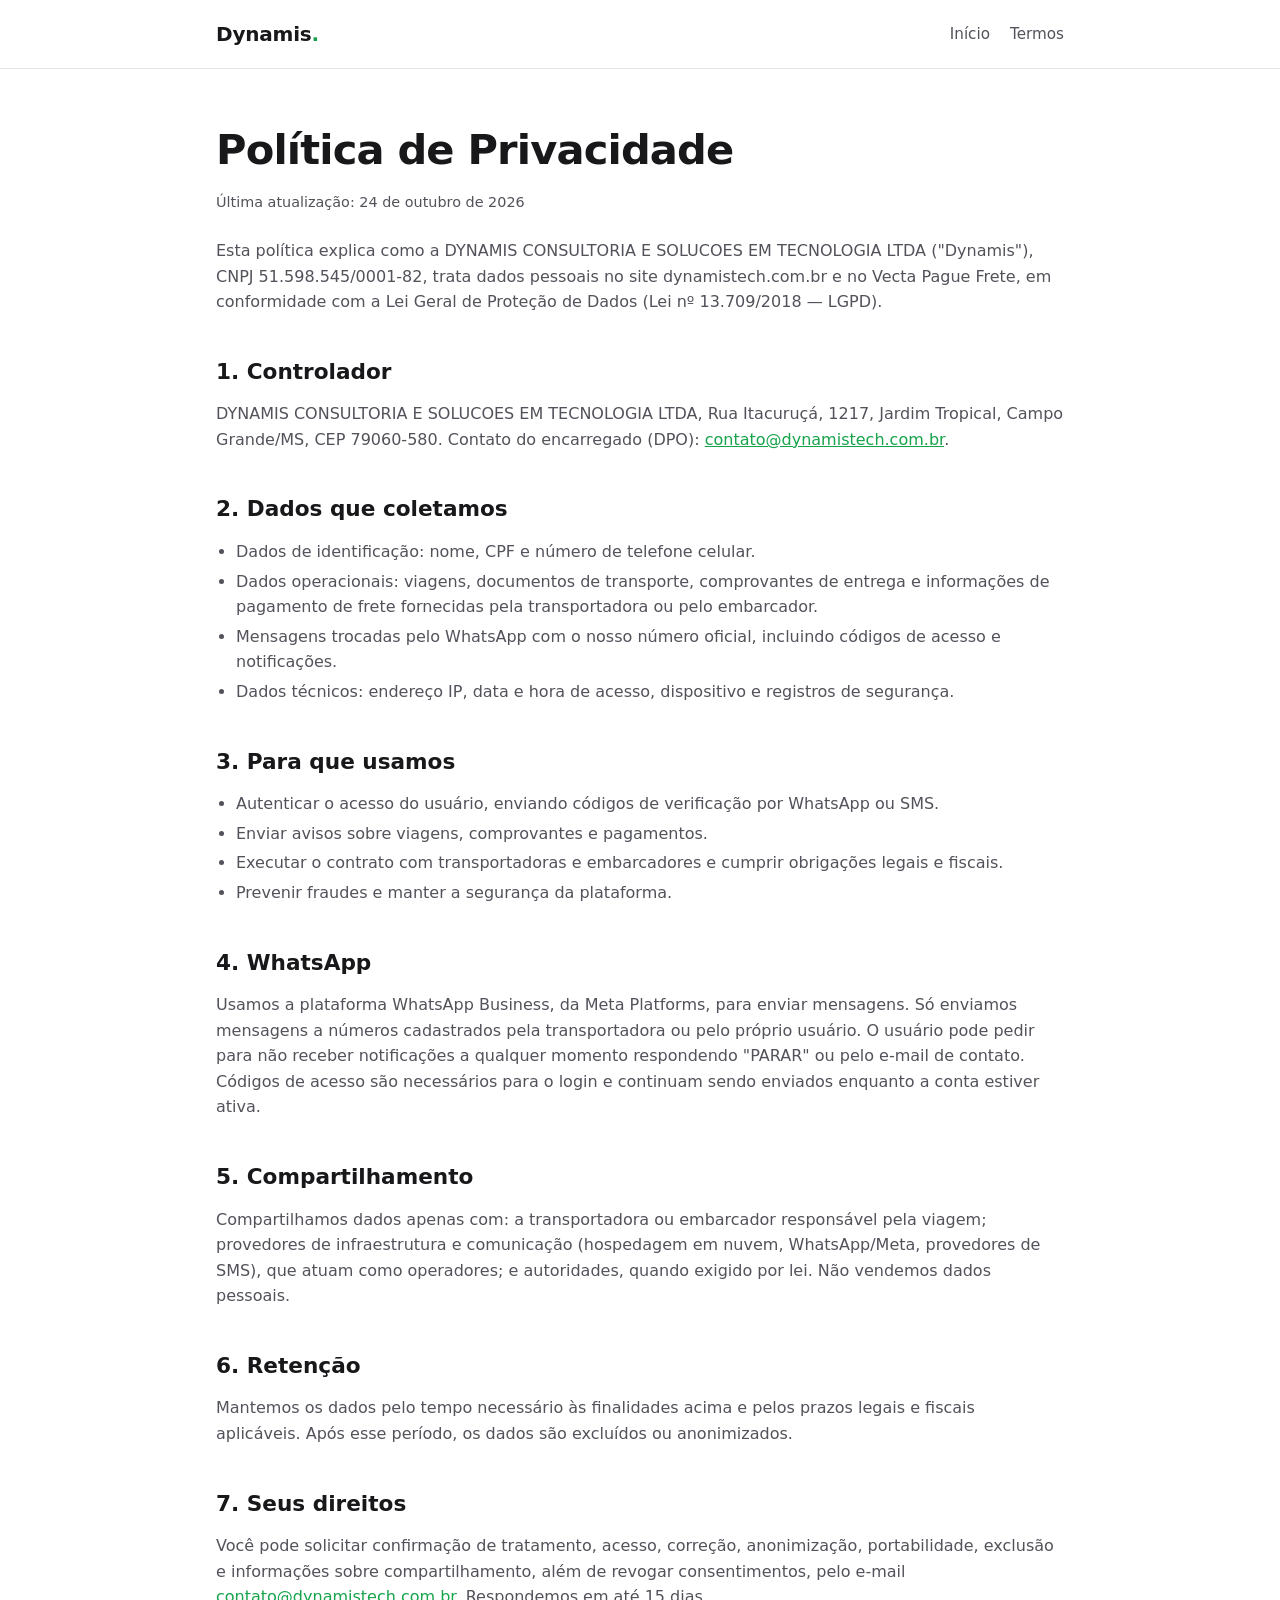
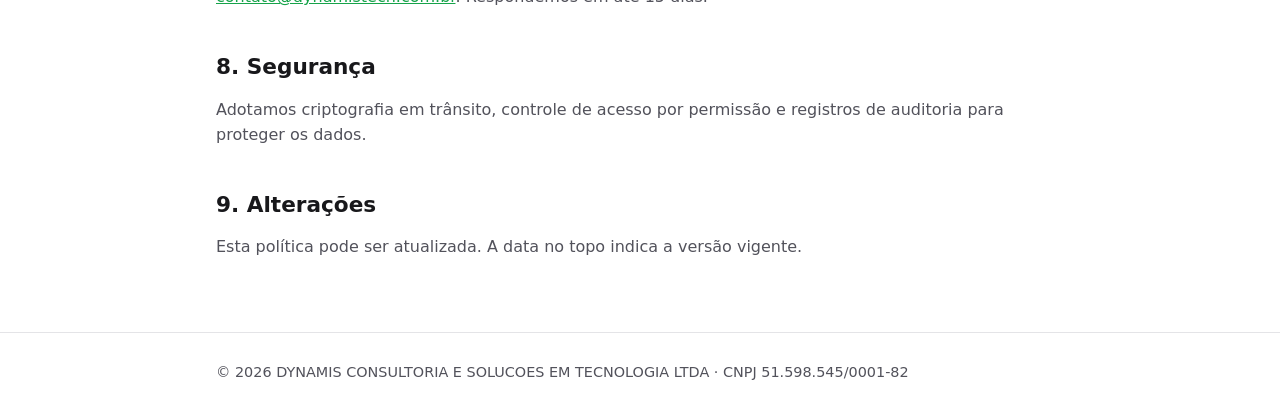
==== privacidade.html @ b194f67d "Site institucional da Dynamis" ====
<!doctype html>
<html lang="pt-BR">
<head>
  <meta charset="utf-8">
  <meta name="viewport" content="width=device-width, initial-scale=1">
  <title>Política de Privacidade — Dynamis</title>
  <link rel="stylesheet" href="styles.css">
</head>
<body>
  <header>
    <div class="wrap">
      <a class="brand" href="index.html">Dynamis<span>.</span></a>
      <nav>
        <a href="index.html">Início</a>
        <a href="termos.html">Termos</a>
      </nav>
    </div>
  </header>

  <main>
    <div class="wrap">
      <h1>Política de Privacidade</h1>
      <p class="updated">Última atualização: 24 de outubro de 2026</p>

      <p>Esta política explica como a DYNAMIS CONSULTORIA E SOLUCOES EM TECNOLOGIA LTDA ("Dynamis"), CNPJ 51.598.545/0001-82, trata dados pessoais no site dynamistech.com.br e no Vecta Pague Frete, em conformidade com a Lei Geral de Proteção de Dados (Lei nº 13.709/2018 — LGPD).</p>

      <h2>1. Controlador</h2>
      <p>DYNAMIS CONSULTORIA E SOLUCOES EM TECNOLOGIA LTDA, Rua Itacuruçá, 1217, Jardim Tropical, Campo Grande/MS, CEP 79060-580. Contato do encarregado (DPO): <a href="mailto:contato@dynamistech.com.br">contato@dynamistech.com.br</a>.</p>

      <h2>2. Dados que coletamos</h2>
      <ul>
        <li>Dados de identificação: nome, CPF e número de telefone celular.</li>
        <li>Dados operacionais: viagens, documentos de transporte, comprovantes de entrega e informações de pagamento de frete fornecidas pela transportadora ou pelo embarcador.</li>
        <li>Mensagens trocadas pelo WhatsApp com o nosso número oficial, incluindo códigos de acesso e notificações.</li>
        <li>Dados técnicos: endereço IP, data e hora de acesso, dispositivo e registros de segurança.</li>
      </ul>

      <h2>3. Para que usamos</h2>
      <ul>
        <li>Autenticar o acesso do usuário, enviando códigos de verificação por WhatsApp ou SMS.</li>
        <li>Enviar avisos sobre viagens, comprovantes e pagamentos.</li>
        <li>Executar o contrato com transportadoras e embarcadores e cumprir obrigações legais e fiscais.</li>
        <li>Prevenir fraudes e manter a segurança da plataforma.</li>
      </ul>

      <h2>4. WhatsApp</h2>
      <p>Usamos a plataforma WhatsApp Business, da Meta Platforms, para enviar mensagens. Só enviamos mensagens a números cadastrados pela transportadora ou pelo próprio usuário. O usuário pode pedir para não receber notificações a qualquer momento respondendo "PARAR" ou pelo e-mail de contato. Códigos de acesso são necessários para o login e continuam sendo enviados enquanto a conta estiver ativa.</p>

      <h2>5. Compartilhamento</h2>
      <p>Compartilhamos dados apenas com: a transportadora ou embarcador responsável pela viagem; provedores de infraestrutura e comunicação (hospedagem em nuvem, WhatsApp/Meta, provedores de SMS), que atuam como operadores; e autoridades, quando exigido por lei. Não vendemos dados pessoais.</p>

      <h2>6. Retenção</h2>
      <p>Mantemos os dados pelo tempo necessário às finalidades acima e pelos prazos legais e fiscais aplicáveis. Após esse período, os dados são excluídos ou anonimizados.</p>

      <h2>7. Seus direitos</h2>
      <p>Você pode solicitar confirmação de tratamento, acesso, correção, anonimização, portabilidade, exclusão e informações sobre compartilhamento, além de revogar consentimentos, pelo e-mail <a href="mailto:contato@dynamistech.com.br">contato@dynamistech.com.br</a>. Respondemos em até 15 dias.</p>

      <h2>8. Segurança</h2>
      <p>Adotamos criptografia em trânsito, controle de acesso por permissão e registros de auditoria para proteger os dados.</p>

      <h2>9. Alterações</h2>
      <p>Esta política pode ser atualizada. A data no topo indica a versão vigente.</p>
    </div>
  </main>

  <footer>
    <div class="wrap">
      <p>© 2026 DYNAMIS CONSULTORIA E SOLUCOES EM TECNOLOGIA LTDA · CNPJ 51.598.545/0001-82</p>
    </div>
  </footer>
</body>
</html>
---- styles.css ----
:root {
  --bg: #ffffff;
  --fg: #18181b;
  --muted: #52525b;
  --line: #e4e4e7;
  --soft: #f4f4f5;
  --accent: #16a34a;
}
@media (prefers-color-scheme: dark) {
  :root {
    --bg: #09090b;
    --fg: #fafafa;
    --muted: #a1a1aa;
    --line: #27272a;
    --soft: #18181b;
    --accent: #4ade80;
  }
}
* { box-sizing: border-box; margin: 0; padding: 0; }
body {
  font-family: system-ui, -apple-system, "Segoe UI", Roboto, sans-serif;
  background: var(--bg);
  color: var(--fg);
  line-height: 1.6;
}
a { color: var(--accent); }
.wrap { max-width: 880px; margin: 0 auto; padding: 0 16px; }
header { border-bottom: 1px solid var(--line); }
header .wrap { display: flex; justify-content: space-between; align-items: center; padding-top: 18px; padding-bottom: 18px; gap: 16px; flex-wrap: wrap; }
.brand { font-weight: 700; font-size: 1.25rem; color: var(--fg); text-decoration: none; letter-spacing: -0.01em; }
.brand span { color: var(--accent); }
nav { display: flex; gap: 20px; flex-wrap: wrap; }
nav a { color: var(--muted); text-decoration: none; font-size: 0.95rem; }
nav a:hover { color: var(--fg); }
main { padding: 56px 0 72px; }
h1 { font-size: clamp(1.8rem, 4vw, 2.6rem); line-height: 1.2; letter-spacing: -0.02em; margin-bottom: 16px; }
h2 { font-size: 1.35rem; margin: 40px 0 12px; }
h3 { font-size: 1.05rem; margin: 24px 0 8px; }
p, li { color: var(--muted); }
p + p { margin-top: 12px; }
ul { padding-left: 20px; margin-top: 8px; }
li + li { margin-top: 4px; }
.lead { font-size: 1.15rem; max-width: 640px; }
.grid { display: grid; grid-template-columns: repeat(auto-fit, minmax(240px, 1fr)); gap: 16px; margin-top: 16px; }
.card { border: 1px solid var(--line); border-radius: 12px; padding: 20px; background: var(--soft); }
.card h3 { margin-top: 0; color: var(--fg); }
dl { display: grid; grid-template-columns: max-content 1fr; gap: 6px 16px; margin-top: 12px; }
dt { color: var(--fg); font-weight: 600; }
dd { color: var(--muted); }
@media (max-width: 520px) { dl { grid-template-columns: 1fr; } dd { margin-bottom: 8px; } }
footer { border-top: 1px solid var(--line); padding: 28px 0; font-size: 0.9rem; }
footer p { color: var(--muted); }
.updated { font-size: 0.9rem; margin-bottom: 24px; }
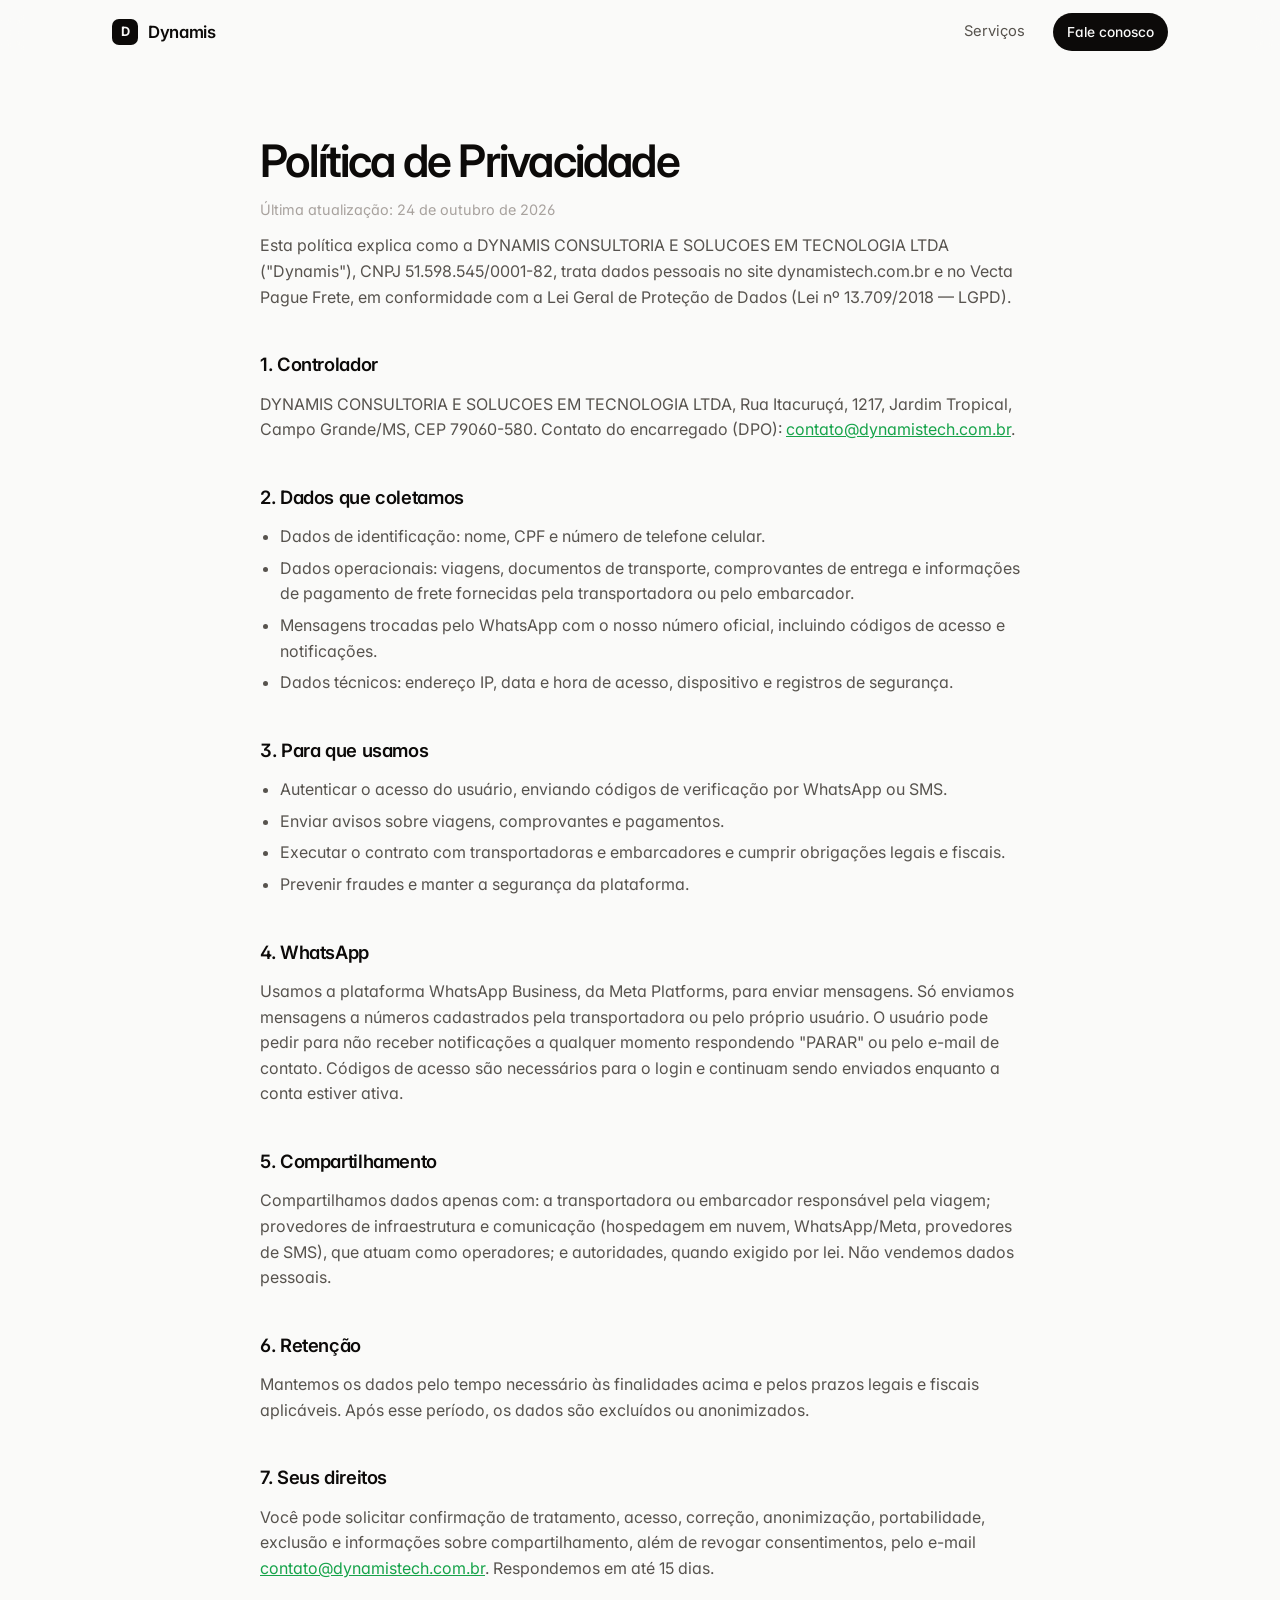
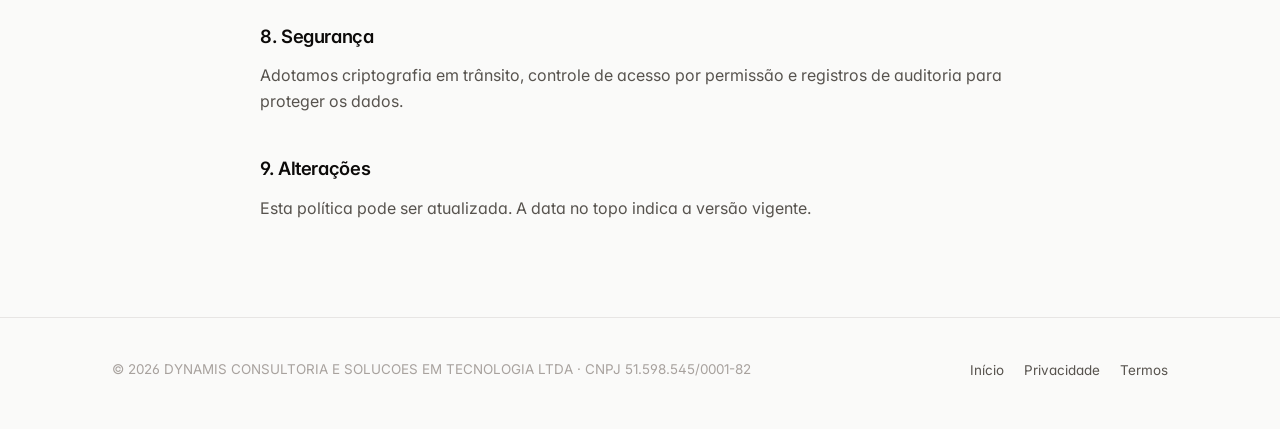
==== commit 14f2ec9e: "Redesenho minimalista, serviços e dados legais mais discretos" ====
--- a/privacidade.html
+++ b/privacidade.html
@@ -1,24 +1,28 @@
 <!doctype html>
-<html lang="pt-BR">
+<html lang="pt-BR" class="no-js">
 <head>
   <meta charset="utf-8">
   <meta name="viewport" content="width=device-width, initial-scale=1">
   <title>Política de Privacidade — Dynamis</title>
+  <link rel="preconnect" href="https://fonts.googleapis.com">
+  <link rel="preconnect" href="https://fonts.gstatic.com" crossorigin>
+  <link href="https://fonts.googleapis.com/css2?family=Inter:wght@400;500;600;700&display=swap" rel="stylesheet">
+  <link rel="icon" href="data:image/svg+xml,%3Csvg xmlns='http://www.w3.org/2000/svg' viewBox='0 0 32 32'%3E%3Crect width='32' height='32' rx='8' fill='%230c0a09'/%3E%3Ctext x='16' y='22' font-family='Arial' font-weight='700' font-size='17' fill='%234ade80' text-anchor='middle'%3ED%3C/text%3E%3C/svg%3E">
   <link rel="stylesheet" href="styles.css">
 </head>
 <body>
-  <header>
+  <header class="site-header">
     <div class="wrap">
-      <a class="brand" href="index.html">Dynamis<span>.</span></a>
-      <nav>
-        <a href="index.html">Início</a>
-        <a href="termos.html">Termos</a>
+      <a class="brand" href="index.html" aria-label="Dynamis, início"><span class="brand-mark">D</span>Dynamis</a>
+      <nav class="nav" aria-label="Principal">
+        <a class="hide-sm" href="index.html#servicos">Serviços</a>
+        <a class="btn btn-primary" href="index.html#contato">Fale conosco</a>
       </nav>
     </div>
   </header>
 
   <main>
-    <div class="wrap">
+    <div class="wrap doc">
       <h1>Política de Privacidade</h1>
       <p class="updated">Última atualização: 24 de outubro de 2026</p>
 
@@ -63,10 +67,17 @@
     </div>
   </main>
 
-  <footer>
+  <footer class="site-footer">
     <div class="wrap">
-      <p>© 2026 DYNAMIS CONSULTORIA E SOLUCOES EM TECNOLOGIA LTDA · CNPJ 51.598.545/0001-82</p>
+      <div class="legal">© <span id="year">2026</span> DYNAMIS CONSULTORIA E SOLUCOES EM TECNOLOGIA LTDA · CNPJ 51.598.545/0001-82</div>
+      <div class="links">
+        <a href="index.html">Início</a>
+        <a href="privacidade.html">Privacidade</a>
+        <a href="termos.html">Termos</a>
+      </div>
     </div>
   </footer>
+
+  <script src="script.js"></script>
 </body>
 </html>
--- a/styles.css
+++ b/styles.css
@@ -1,53 +1,230 @@
 :root {
-  --bg: #ffffff;
-  --fg: #18181b;
-  --muted: #52525b;
-  --line: #e4e4e7;
-  --soft: #f4f4f5;
+  --bg: #fafaf9;
+  --bg-elev: #ffffff;
+  --fg: #0c0a09;
+  --muted: #57534e;
+  --subtle: #a8a29e;
+  --line: #e7e5e4;
   --accent: #16a34a;
+  --accent-soft: rgba(22, 163, 74, 0.10);
+  --glow: rgba(74, 222, 128, 0.22);
+  --radius: 16px;
+  --ease: cubic-bezier(0.22, 1, 0.36, 1);
+  color-scheme: light;
 }
 @media (prefers-color-scheme: dark) {
   :root {
-    --bg: #09090b;
+    --bg: #0a0a0a;
+    --bg-elev: #111111;
     --fg: #fafafa;
-    --muted: #a1a1aa;
-    --line: #27272a;
-    --soft: #18181b;
+    --muted: #a3a3a3;
+    --subtle: #525252;
+    --line: #1f1f1f;
     --accent: #4ade80;
+    --accent-soft: rgba(74, 222, 128, 0.10);
+    --glow: rgba(74, 222, 128, 0.14);
+    color-scheme: dark;
   }
 }
+
 * { box-sizing: border-box; margin: 0; padding: 0; }
+html { scroll-behavior: smooth; -webkit-text-size-adjust: 100%; }
 body {
-  font-family: system-ui, -apple-system, "Segoe UI", Roboto, sans-serif;
+  font-family: "Inter", system-ui, -apple-system, "Segoe UI", Roboto, sans-serif;
+  font-feature-settings: "ss01", "cv11";
   background: var(--bg);
   color: var(--fg);
   line-height: 1.6;
-}
-a { color: var(--accent); }
-.wrap { max-width: 880px; margin: 0 auto; padding: 0 16px; }
-header { border-bottom: 1px solid var(--line); }
-header .wrap { display: flex; justify-content: space-between; align-items: center; padding-top: 18px; padding-bottom: 18px; gap: 16px; flex-wrap: wrap; }
-.brand { font-weight: 700; font-size: 1.25rem; color: var(--fg); text-decoration: none; letter-spacing: -0.01em; }
-.brand span { color: var(--accent); }
-nav { display: flex; gap: 20px; flex-wrap: wrap; }
-nav a { color: var(--muted); text-decoration: none; font-size: 0.95rem; }
-nav a:hover { color: var(--fg); }
-main { padding: 56px 0 72px; }
-h1 { font-size: clamp(1.8rem, 4vw, 2.6rem); line-height: 1.2; letter-spacing: -0.02em; margin-bottom: 16px; }
-h2 { font-size: 1.35rem; margin: 40px 0 12px; }
-h3 { font-size: 1.05rem; margin: 24px 0 8px; }
-p, li { color: var(--muted); }
-p + p { margin-top: 12px; }
-ul { padding-left: 20px; margin-top: 8px; }
-li + li { margin-top: 4px; }
-.lead { font-size: 1.15rem; max-width: 640px; }
-.grid { display: grid; grid-template-columns: repeat(auto-fit, minmax(240px, 1fr)); gap: 16px; margin-top: 16px; }
-.card { border: 1px solid var(--line); border-radius: 12px; padding: 20px; background: var(--soft); }
-.card h3 { margin-top: 0; color: var(--fg); }
-dl { display: grid; grid-template-columns: max-content 1fr; gap: 6px 16px; margin-top: 12px; }
-dt { color: var(--fg); font-weight: 600; }
-dd { color: var(--muted); }
-@media (max-width: 520px) { dl { grid-template-columns: 1fr; } dd { margin-bottom: 8px; } }
-footer { border-top: 1px solid var(--line); padding: 28px 0; font-size: 0.9rem; }
-footer p { color: var(--muted); }
-.updated { font-size: 0.9rem; margin-bottom: 24px; }
+  -webkit-font-smoothing: antialiased;
+  overflow-x: hidden;
+}
+a { color: inherit; }
+::selection { background: var(--accent); color: #fff; }
+
+.wrap { width: 100%; max-width: 1120px; margin: 0 auto; padding: 0 16px; }
+@media (min-width: 720px) { .wrap { padding: 0 32px; } }
+
+/* Header */
+.site-header {
+  position: sticky; top: 0; z-index: 50;
+  backdrop-filter: saturate(180%) blur(14px);
+  -webkit-backdrop-filter: saturate(180%) blur(14px);
+  background: color-mix(in srgb, var(--bg) 78%, transparent);
+  border-bottom: 1px solid transparent;
+  transition: border-color .3s var(--ease);
+}
+.site-header.scrolled { border-bottom-color: var(--line); }
+.site-header .wrap { display: flex; align-items: center; justify-content: space-between; height: 64px; gap: 16px; }
+.brand { display: inline-flex; align-items: center; gap: 10px; font-weight: 600; letter-spacing: -0.02em; text-decoration: none; font-size: 1.05rem; }
+.brand-mark { width: 26px; height: 26px; border-radius: 7px; background: var(--fg); color: var(--bg); display: grid; place-items: center; font-size: 0.8rem; font-weight: 700; }
+.nav { display: flex; align-items: center; gap: 28px; }
+.nav a { text-decoration: none; color: var(--muted); font-size: 0.92rem; transition: color .2s; }
+.nav a:hover { color: var(--fg); }
+.nav .hide-sm { display: none; }
+@media (min-width: 760px) { .nav .hide-sm { display: inline; } }
+
+.btn {
+  display: inline-flex; align-items: center; gap: 8px;
+  padding: 10px 18px; border-radius: 999px;
+  font-size: 0.92rem; font-weight: 500; text-decoration: none;
+  transition: transform .25s var(--ease), background .25s, border-color .25s, box-shadow .25s;
+  will-change: transform;
+}
+.btn svg { width: 16px; height: 16px; transition: transform .25s var(--ease); }
+.btn:hover svg { transform: translateX(3px); }
+.btn-primary { background: var(--fg); color: var(--bg) !important; }
+.btn-primary:hover { transform: translateY(-1px); box-shadow: 0 8px 24px -8px var(--glow), 0 0 0 4px var(--accent-soft); }
+.btn-ghost { border: 1px solid var(--line); color: var(--fg); background: var(--bg-elev); }
+.btn-ghost:hover { border-color: var(--subtle); }
+.nav .btn { padding: 8px 14px; font-size: 0.86rem; }
+
+/* Hero */
+.hero { position: relative; padding: 96px 0 88px; isolation: isolate; }
+@media (min-width: 720px) { .hero { padding: 140px 0 120px; } }
+.hero::before {
+  content: ""; position: absolute; inset: 0; z-index: -2;
+  background-image:
+    linear-gradient(var(--line) 1px, transparent 1px),
+    linear-gradient(90deg, var(--line) 1px, transparent 1px);
+  background-size: 56px 56px;
+  mask-image: radial-gradient(ellipse 70% 60% at 50% 30%, #000 30%, transparent 75%);
+  -webkit-mask-image: radial-gradient(ellipse 70% 60% at 50% 30%, #000 30%, transparent 75%);
+  opacity: .7;
+}
+.hero::after {
+  content: ""; position: absolute; z-index: -1;
+  width: 560px; height: 560px; left: 50%; top: -120px; transform: translateX(-50%);
+  background: radial-gradient(circle, var(--glow), transparent 65%);
+  filter: blur(20px);
+  animation: drift 14s ease-in-out infinite alternate;
+}
+@keyframes drift { from { transform: translate(-60%, 0) scale(1); } to { transform: translate(-40%, 40px) scale(1.15); } }
+
+.eyebrow {
+  display: inline-flex; align-items: center; gap: 8px;
+  padding: 6px 12px; border: 1px solid var(--line); border-radius: 999px;
+  background: var(--bg-elev); color: var(--muted); font-size: 0.82rem;
+}
+.eyebrow .dot { width: 6px; height: 6px; border-radius: 50%; background: var(--accent); box-shadow: 0 0 0 4px var(--accent-soft); animation: pulse 2.4s ease-in-out infinite; }
+@keyframes pulse { 50% { box-shadow: 0 0 0 7px transparent; } }
+
+.hero h1 {
+  margin-top: 24px;
+  font-size: clamp(2.4rem, 7vw, 4.6rem);
+  line-height: 1.02; letter-spacing: -0.045em; font-weight: 600;
+  max-width: 900px;
+}
+.hero h1 .accent {
+  background: linear-gradient(90deg, var(--fg), var(--accent));
+  -webkit-background-clip: text; background-clip: text; color: transparent;
+}
+.hero p.lead { margin-top: 24px; font-size: clamp(1.05rem, 2vw, 1.25rem); color: var(--muted); max-width: 620px; }
+.hero .actions { margin-top: 36px; display: flex; gap: 12px; flex-wrap: wrap; }
+
+/* Marquee */
+.marquee { border-block: 1px solid var(--line); padding: 22px 0; overflow: hidden; position: relative; }
+.marquee::before, .marquee::after { content: ""; position: absolute; top: 0; bottom: 0; width: 80px; z-index: 1; }
+.marquee::before { left: 0; background: linear-gradient(90deg, var(--bg), transparent); }
+.marquee::after { right: 0; background: linear-gradient(-90deg, var(--bg), transparent); }
+.marquee-track { display: flex; gap: 48px; width: max-content; animation: scroll 40s linear infinite; }
+.marquee-track span { color: var(--subtle); font-weight: 500; font-size: 0.98rem; white-space: nowrap; letter-spacing: -0.01em; }
+@keyframes scroll { to { transform: translateX(-50%); } }
+
+/* Sections */
+section.block { padding: 96px 0; }
+@media (min-width: 720px) { section.block { padding: 128px 0; } }
+.section-head { max-width: 640px; margin-bottom: 48px; }
+.kicker { font-size: 0.8rem; text-transform: uppercase; letter-spacing: 0.12em; color: var(--accent); font-weight: 600; }
+.section-head h2 { margin-top: 12px; font-size: clamp(1.8rem, 4vw, 2.6rem); line-height: 1.1; letter-spacing: -0.035em; font-weight: 600; }
+.section-head p { margin-top: 16px; color: var(--muted); font-size: 1.05rem; }
+
+/* Services */
+.services { display: grid; grid-template-columns: 1fr; gap: 1px; background: var(--line); border: 1px solid var(--line); border-radius: var(--radius); overflow: hidden; }
+@media (min-width: 640px) { .services { grid-template-columns: repeat(2, 1fr); } }
+@media (min-width: 980px) { .services { grid-template-columns: repeat(3, 1fr); } }
+.service { position: relative; background: var(--bg-elev); padding: 32px 28px 36px; transition: background .35s var(--ease); }
+.service::before {
+  content: ""; position: absolute; inset: 0; opacity: 0; transition: opacity .4s var(--ease);
+  background: radial-gradient(400px circle at var(--mx, 50%) var(--my, 0%), var(--accent-soft), transparent 60%);
+  pointer-events: none;
+}
+.service:hover::before { opacity: 1; }
+.icon { width: 40px; height: 40px; border-radius: 10px; border: 1px solid var(--line); display: grid; place-items: center; color: var(--accent); background: var(--bg); }
+.icon svg { width: 20px; height: 20px; }
+.service h3 { margin-top: 24px; font-size: 1.08rem; letter-spacing: -0.02em; font-weight: 600; }
+.service p { margin-top: 8px; color: var(--muted); font-size: 0.95rem; }
+.tags { margin-top: 18px; display: flex; flex-wrap: wrap; gap: 6px; }
+.tags span { font-size: 0.76rem; color: var(--muted); border: 1px solid var(--line); border-radius: 999px; padding: 3px 10px; }
+
+/* Process */
+.process { display: grid; gap: 16px; grid-template-columns: 1fr; counter-reset: step; }
+@media (min-width: 760px) { .process { grid-template-columns: repeat(4, 1fr); } }
+.step { padding-top: 24px; border-top: 1px solid var(--line); position: relative; }
+.step::before { content: ""; position: absolute; top: -1px; left: 0; height: 1px; width: 0; background: var(--accent); transition: width 1.2s var(--ease); }
+.step.in::before { width: 100%; }
+.step .num { font-variant-numeric: tabular-nums; color: var(--subtle); font-size: 0.85rem; }
+.step h3 { margin-top: 10px; font-size: 1.05rem; font-weight: 600; letter-spacing: -0.02em; }
+.step p { margin-top: 8px; color: var(--muted); font-size: 0.94rem; }
+
+/* Principles */
+.split { display: grid; gap: 48px; grid-template-columns: 1fr; }
+@media (min-width: 900px) { .split { grid-template-columns: 1fr 1.2fr; gap: 80px; } }
+.principles { display: grid; gap: 28px; }
+.principle { display: grid; grid-template-columns: 40px 1fr; gap: 16px; }
+.principle h3 { font-size: 1rem; font-weight: 600; letter-spacing: -0.01em; }
+.principle p { color: var(--muted); font-size: 0.95rem; margin-top: 4px; }
+
+/* Sectors */
+.sectors { display: grid; gap: 16px; grid-template-columns: 1fr; }
+@media (min-width: 760px) { .sectors { grid-template-columns: repeat(3, 1fr); } }
+.card { border: 1px solid var(--line); background: var(--bg-elev); border-radius: var(--radius); padding: 28px; transition: transform .35s var(--ease), border-color .35s; }
+.card:hover { transform: translateY(-3px); border-color: var(--subtle); }
+.card h3 { font-size: 1.05rem; font-weight: 600; letter-spacing: -0.02em; }
+.card p { margin-top: 8px; color: var(--muted); font-size: 0.94rem; }
+
+/* Product */
+.product { border: 1px solid var(--line); border-radius: 20px; background: var(--bg-elev); padding: 36px 28px; display: grid; gap: 24px; position: relative; overflow: hidden; }
+@media (min-width: 860px) { .product { grid-template-columns: 1.3fr 1fr; align-items: center; padding: 48px; } }
+.product::after { content: ""; position: absolute; right: -120px; top: -120px; width: 320px; height: 320px; background: radial-gradient(circle, var(--glow), transparent 65%); pointer-events: none; }
+.product h3 { font-size: 1.5rem; letter-spacing: -0.03em; font-weight: 600; }
+.product p { color: var(--muted); margin-top: 10px; }
+.product ul { list-style: none; display: grid; gap: 10px; }
+.product li { display: flex; gap: 10px; color: var(--muted); font-size: 0.95rem; }
+.product li svg { flex: none; width: 18px; height: 18px; color: var(--accent); margin-top: 3px; }
+
+/* CTA */
+.cta { text-align: center; padding: 112px 0; position: relative; isolation: isolate; }
+.cta::before { content: ""; position: absolute; inset: 0; z-index: -1; background: radial-gradient(ellipse 50% 60% at 50% 100%, var(--glow), transparent 70%); }
+.cta h2 { font-size: clamp(2rem, 5vw, 3.2rem); letter-spacing: -0.04em; line-height: 1.05; font-weight: 600; max-width: 720px; margin: 0 auto; }
+.cta p { color: var(--muted); margin: 18px auto 0; max-width: 520px; }
+.cta .actions { margin-top: 32px; display: flex; gap: 12px; justify-content: center; flex-wrap: wrap; }
+
+/* Footer */
+.site-footer { border-top: 1px solid var(--line); padding: 40px 0 48px; font-size: 0.84rem; color: var(--subtle); }
+.site-footer .wrap { display: grid; gap: 20px; }
+@media (min-width: 760px) { .site-footer .wrap { grid-template-columns: 1fr auto; align-items: end; } }
+.site-footer .legal { line-height: 1.7; }
+.site-footer .links { display: flex; gap: 20px; flex-wrap: wrap; }
+.site-footer a { text-decoration: none; color: var(--muted); }
+.site-footer a:hover { color: var(--fg); }
+
+/* Legal pages */
+.doc { padding: 72px 0 96px; max-width: 760px; }
+.doc h1 { font-size: clamp(2rem, 5vw, 2.8rem); letter-spacing: -0.04em; line-height: 1.1; font-weight: 600; }
+.doc .updated { margin-top: 12px; color: var(--subtle); font-size: 0.9rem; }
+.doc h2 { margin-top: 40px; font-size: 1.15rem; letter-spacing: -0.02em; font-weight: 600; }
+.doc p, .doc li { color: var(--muted); }
+.doc p { margin-top: 12px; }
+.doc ul { margin-top: 12px; padding-left: 20px; display: grid; gap: 6px; }
+.doc a { color: var(--accent); }
+
+/* Reveal motion */
+.reveal { opacity: 0; transform: translateY(18px); transition: opacity .9s var(--ease), transform .9s var(--ease); transition-delay: var(--d, 0s); }
+.reveal.in { opacity: 1; transform: none; }
+.no-js .reveal { opacity: 1; transform: none; }
+
+@media (prefers-reduced-motion: reduce) {
+  *, *::before, *::after { animation: none !important; transition: none !important; }
+  .reveal { opacity: 1; transform: none; }
+  html { scroll-behavior: auto; }
+}
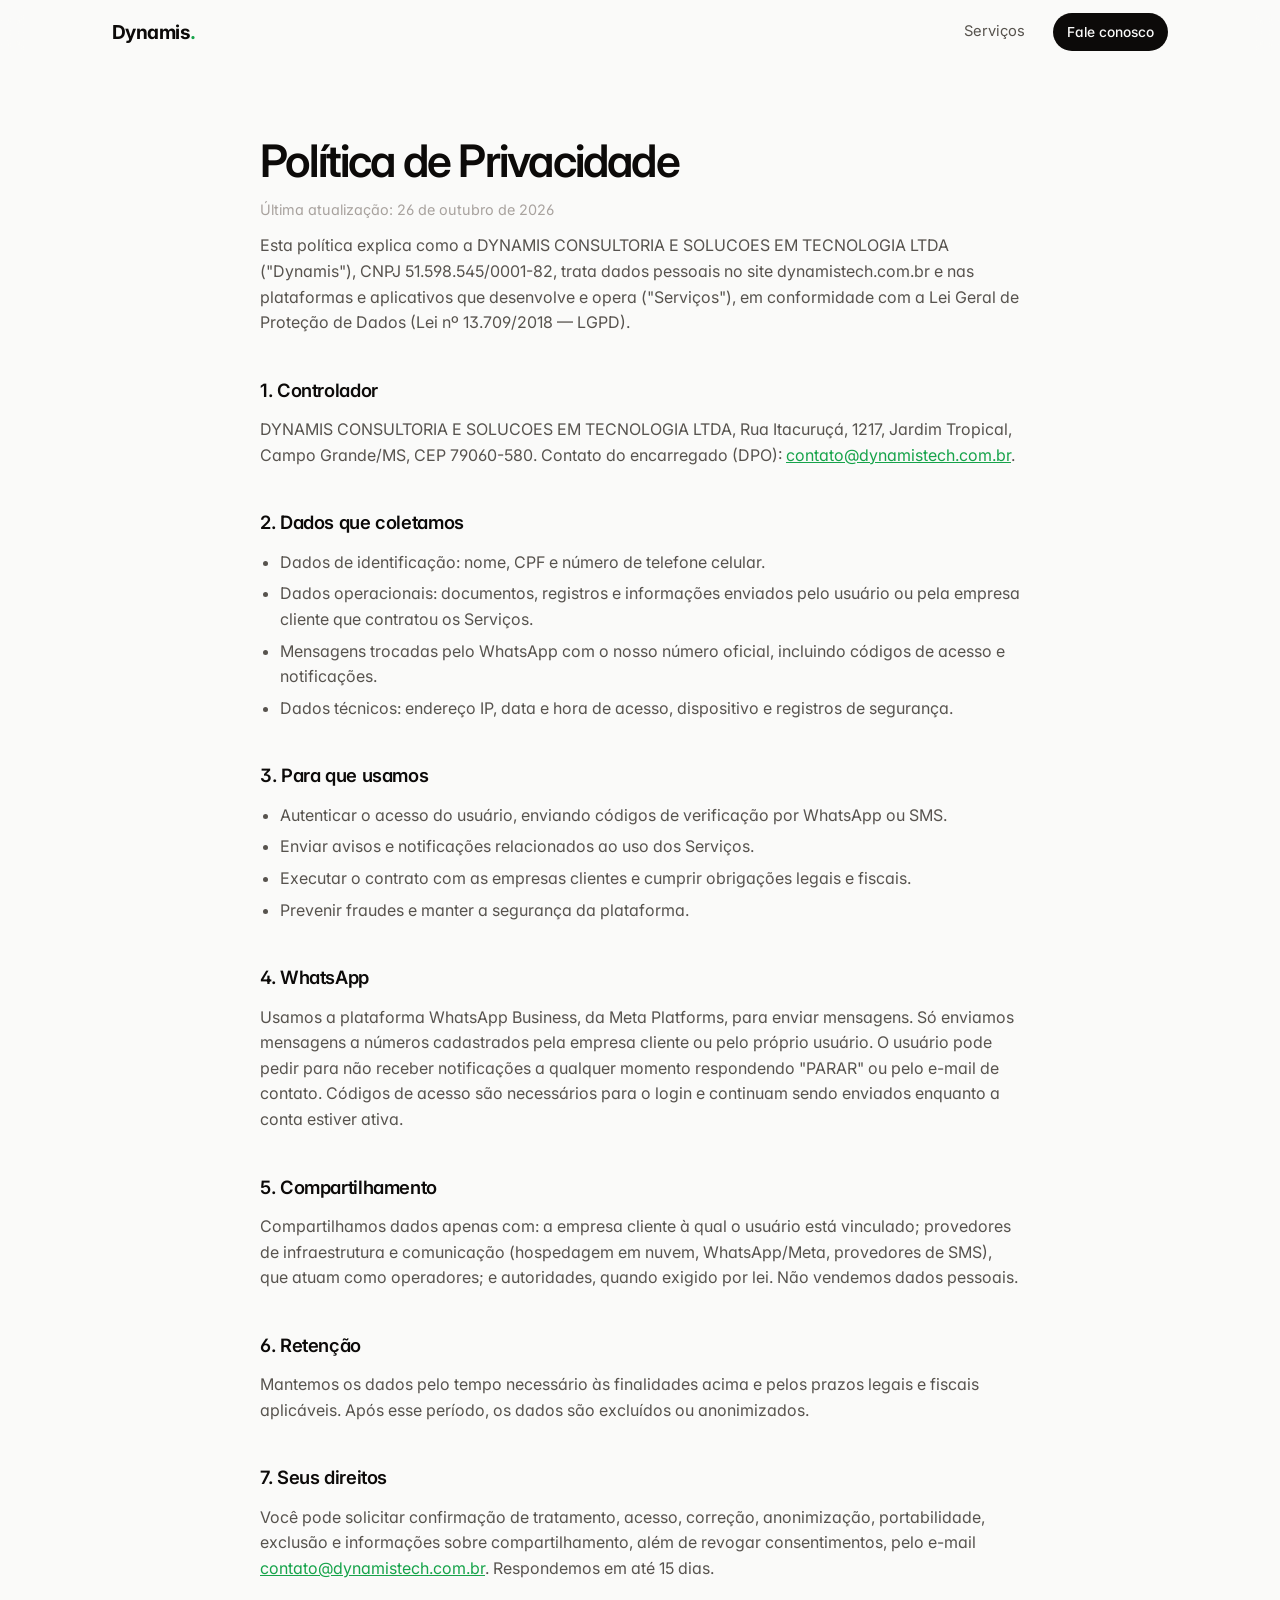
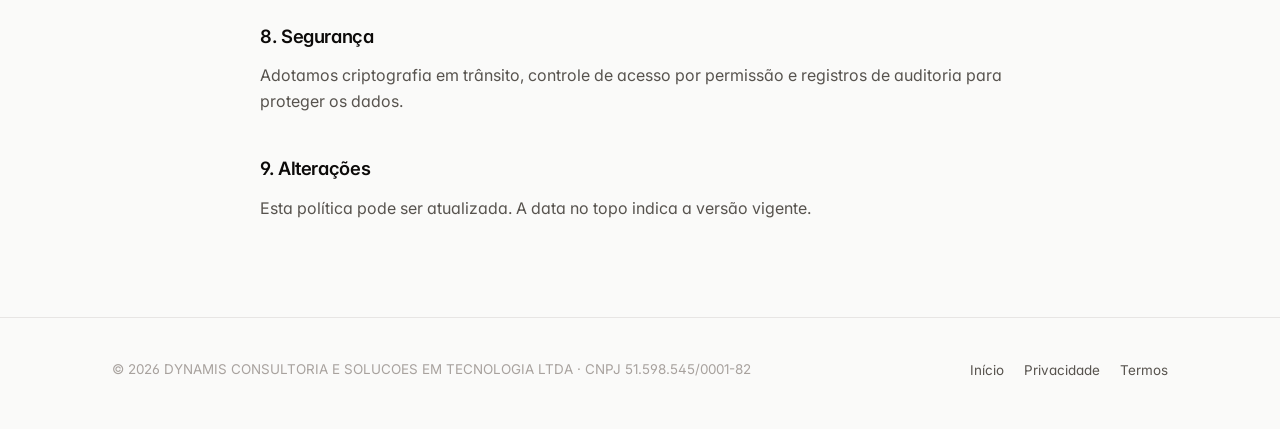
==== commit 0afcc129: "Foco em IA generativa, sem telefone e sem nicho; logo com ponto verde" ====
--- a/privacidade.html
+++ b/privacidade.html
@@ -13,7 +13,7 @@
 <body>
   <header class="site-header">
     <div class="wrap">
-      <a class="brand" href="index.html" aria-label="Dynamis, início"><span class="brand-mark">D</span>Dynamis</a>
+      <a class="brand" href="index.html" aria-label="Dynamis, início">Dynamis<span class="brand-dot">.</span></a>
       <nav class="nav" aria-label="Principal">
         <a class="hide-sm" href="index.html#servicos">Serviços</a>
         <a class="btn btn-primary" href="index.html#contato">Fale conosco</a>
@@ -24,9 +24,9 @@
   <main>
     <div class="wrap doc">
       <h1>Política de Privacidade</h1>
-      <p class="updated">Última atualização: 24 de outubro de 2026</p>
+      <p class="updated">Última atualização: 26 de outubro de 2026</p>
 
-      <p>Esta política explica como a DYNAMIS CONSULTORIA E SOLUCOES EM TECNOLOGIA LTDA ("Dynamis"), CNPJ 51.598.545/0001-82, trata dados pessoais no site dynamistech.com.br e no Vecta Pague Frete, em conformidade com a Lei Geral de Proteção de Dados (Lei nº 13.709/2018 — LGPD).</p>
+      <p>Esta política explica como a DYNAMIS CONSULTORIA E SOLUCOES EM TECNOLOGIA LTDA ("Dynamis"), CNPJ 51.598.545/0001-82, trata dados pessoais no site dynamistech.com.br e nas plataformas e aplicativos que desenvolve e opera ("Serviços"), em conformidade com a Lei Geral de Proteção de Dados (Lei nº 13.709/2018 — LGPD).</p>
 
       <h2>1. Controlador</h2>
       <p>DYNAMIS CONSULTORIA E SOLUCOES EM TECNOLOGIA LTDA, Rua Itacuruçá, 1217, Jardim Tropical, Campo Grande/MS, CEP 79060-580. Contato do encarregado (DPO): <a href="mailto:contato@dynamistech.com.br">contato@dynamistech.com.br</a>.</p>
@@ -34,7 +34,7 @@
       <h2>2. Dados que coletamos</h2>
       <ul>
         <li>Dados de identificação: nome, CPF e número de telefone celular.</li>
-        <li>Dados operacionais: viagens, documentos de transporte, comprovantes de entrega e informações de pagamento de frete fornecidas pela transportadora ou pelo embarcador.</li>
+        <li>Dados operacionais: documentos, registros e informações enviados pelo usuário ou pela empresa cliente que contratou os Serviços.</li>
         <li>Mensagens trocadas pelo WhatsApp com o nosso número oficial, incluindo códigos de acesso e notificações.</li>
         <li>Dados técnicos: endereço IP, data e hora de acesso, dispositivo e registros de segurança.</li>
       </ul>
@@ -42,16 +42,16 @@
       <h2>3. Para que usamos</h2>
       <ul>
         <li>Autenticar o acesso do usuário, enviando códigos de verificação por WhatsApp ou SMS.</li>
-        <li>Enviar avisos sobre viagens, comprovantes e pagamentos.</li>
-        <li>Executar o contrato com transportadoras e embarcadores e cumprir obrigações legais e fiscais.</li>
+        <li>Enviar avisos e notificações relacionados ao uso dos Serviços.</li>
+        <li>Executar o contrato com as empresas clientes e cumprir obrigações legais e fiscais.</li>
         <li>Prevenir fraudes e manter a segurança da plataforma.</li>
       </ul>
 
       <h2>4. WhatsApp</h2>
-      <p>Usamos a plataforma WhatsApp Business, da Meta Platforms, para enviar mensagens. Só enviamos mensagens a números cadastrados pela transportadora ou pelo próprio usuário. O usuário pode pedir para não receber notificações a qualquer momento respondendo "PARAR" ou pelo e-mail de contato. Códigos de acesso são necessários para o login e continuam sendo enviados enquanto a conta estiver ativa.</p>
+      <p>Usamos a plataforma WhatsApp Business, da Meta Platforms, para enviar mensagens. Só enviamos mensagens a números cadastrados pela empresa cliente ou pelo próprio usuário. O usuário pode pedir para não receber notificações a qualquer momento respondendo "PARAR" ou pelo e-mail de contato. Códigos de acesso são necessários para o login e continuam sendo enviados enquanto a conta estiver ativa.</p>
 
       <h2>5. Compartilhamento</h2>
-      <p>Compartilhamos dados apenas com: a transportadora ou embarcador responsável pela viagem; provedores de infraestrutura e comunicação (hospedagem em nuvem, WhatsApp/Meta, provedores de SMS), que atuam como operadores; e autoridades, quando exigido por lei. Não vendemos dados pessoais.</p>
+      <p>Compartilhamos dados apenas com: a empresa cliente à qual o usuário está vinculado; provedores de infraestrutura e comunicação (hospedagem em nuvem, WhatsApp/Meta, provedores de SMS), que atuam como operadores; e autoridades, quando exigido por lei. Não vendemos dados pessoais.</p>
 
       <h2>6. Retenção</h2>
       <p>Mantemos os dados pelo tempo necessário às finalidades acima e pelos prazos legais e fiscais aplicáveis. Após esse período, os dados são excluídos ou anonimizados.</p>
--- a/styles.css
+++ b/styles.css
@@ -55,8 +55,8 @@
 }
 .site-header.scrolled { border-bottom-color: var(--line); }
 .site-header .wrap { display: flex; align-items: center; justify-content: space-between; height: 64px; gap: 16px; }
-.brand { display: inline-flex; align-items: center; gap: 10px; font-weight: 600; letter-spacing: -0.02em; text-decoration: none; font-size: 1.05rem; }
-.brand-mark { width: 26px; height: 26px; border-radius: 7px; background: var(--fg); color: var(--bg); display: grid; place-items: center; font-size: 0.8rem; font-weight: 700; }
+.brand { display: inline-flex; align-items: baseline; font-weight: 700; letter-spacing: -0.03em; text-decoration: none; font-size: 1.2rem; }
+.brand-dot { color: var(--accent); }
 .nav { display: flex; align-items: center; gap: 28px; }
 .nav a { text-decoration: none; color: var(--muted); font-size: 0.92rem; transition: color .2s; }
 .nav a:hover { color: var(--fg); }
